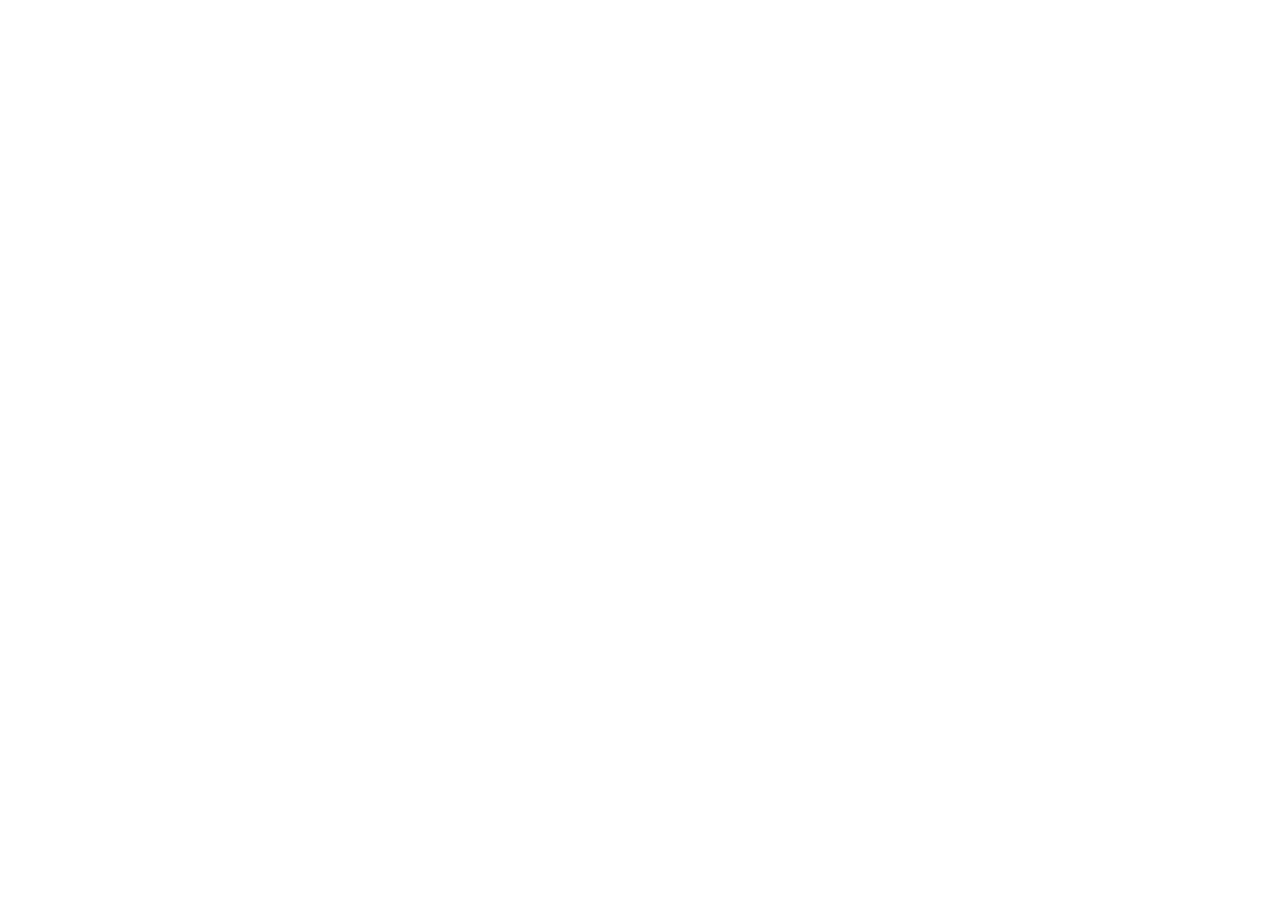
==== index.html @ ad59e228 "Start repository" ====
<!doctype html>
<html lang="en">
  <head>
    <meta charset="UTF-8" />
    <link rel="icon" type="image/svg+xml" href="/vite.svg" />
    <meta name="viewport" content="width=device-width, initial-scale=1.0" />
    <title>Personalized Learning Path Generator UI</title>
  </head>
  <body>
    <div id="root"></div>
    <script type="module" src="/src/main.tsx"></script>
  </body>
</html>
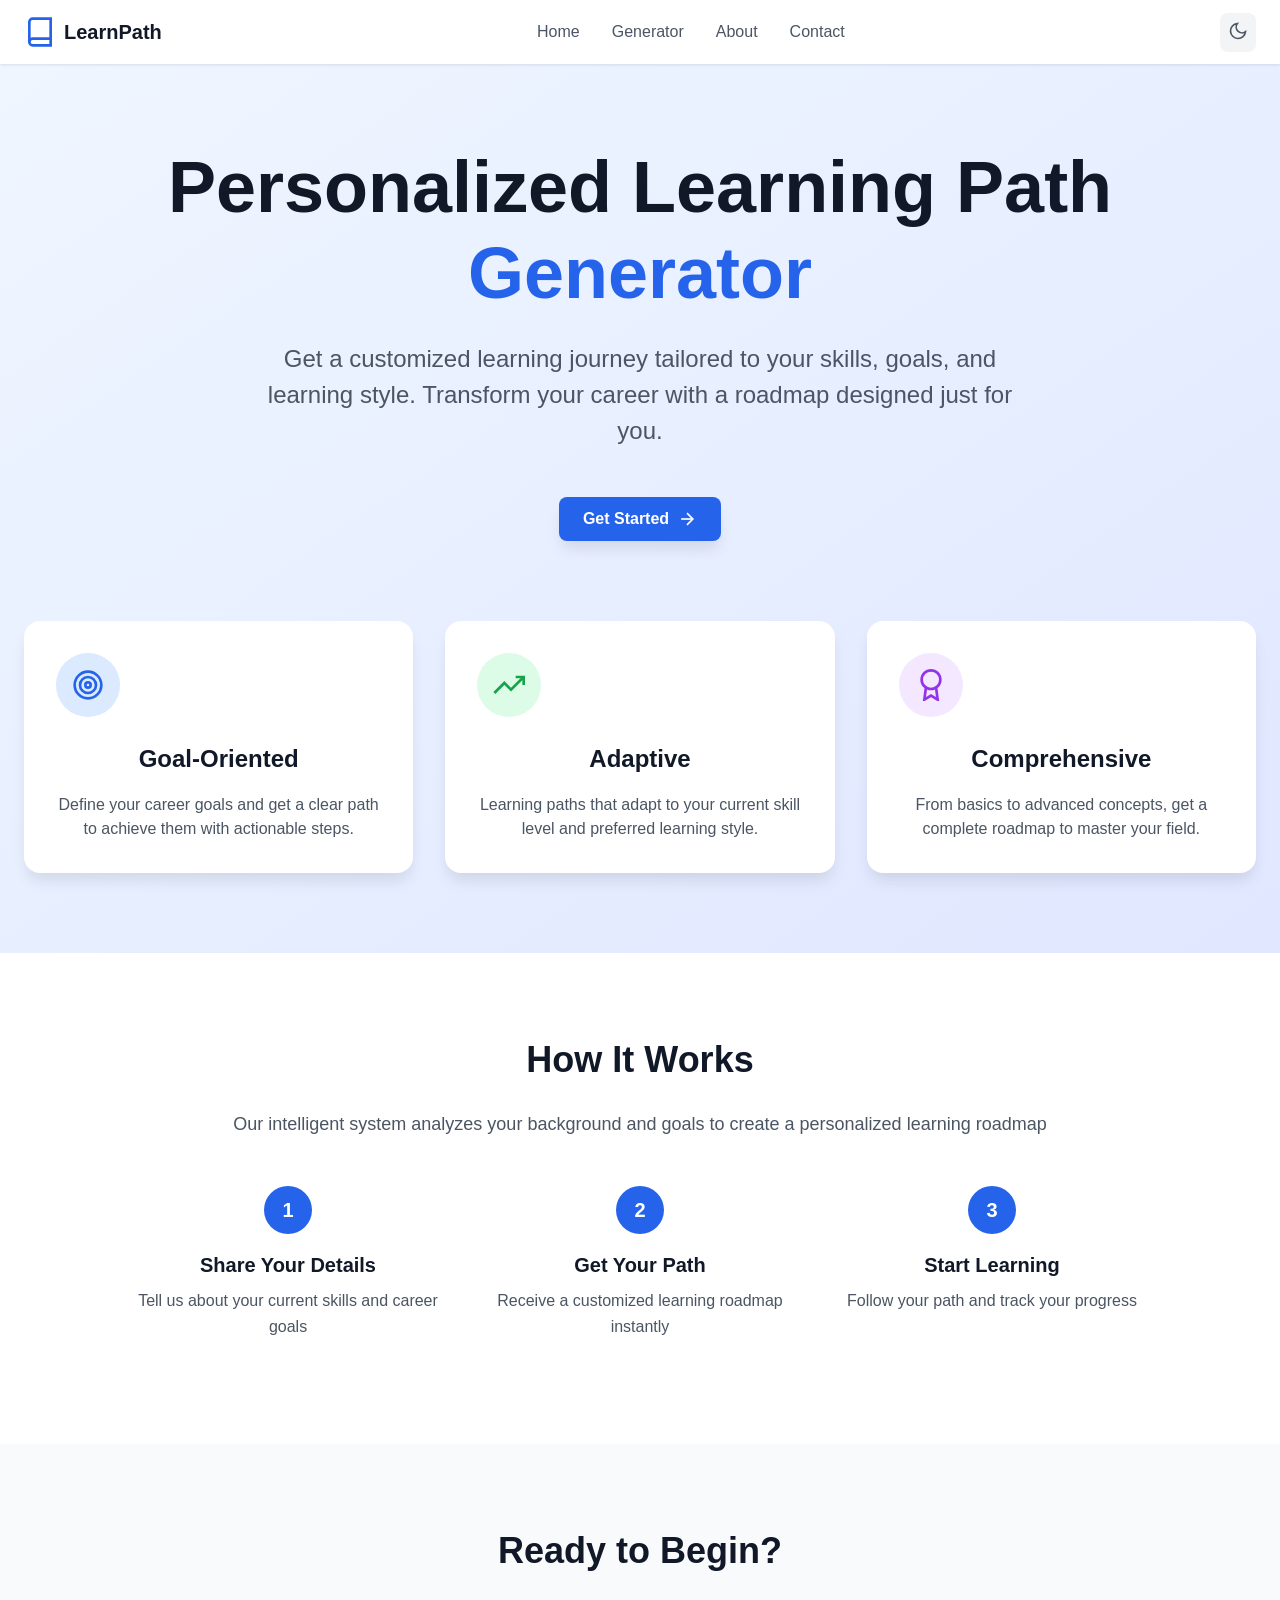
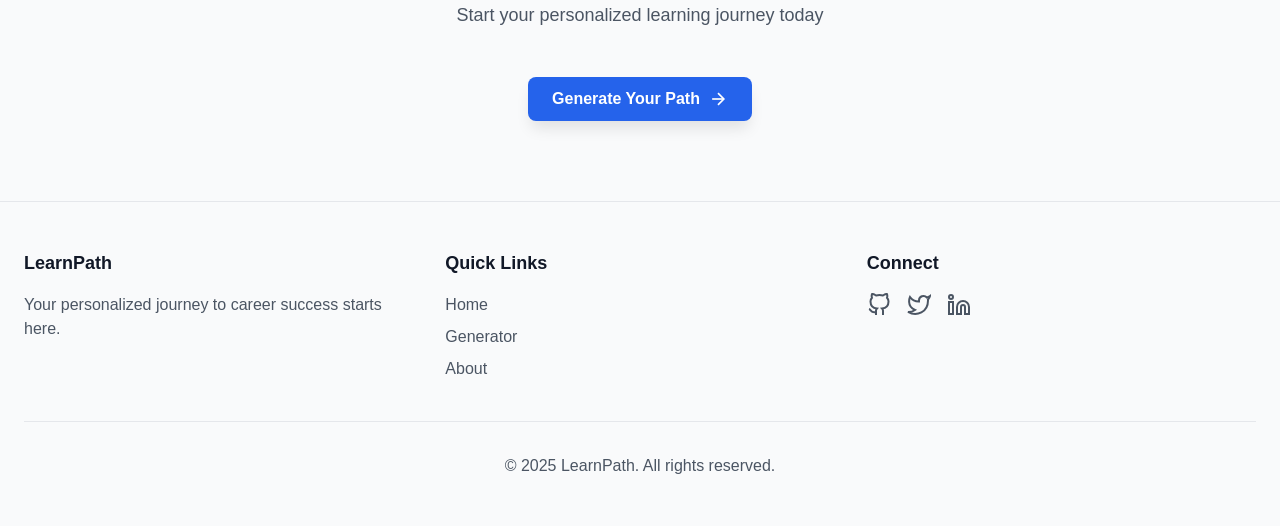
==== commit d61aba59: "Updated index.html" ====
--- a/index.html
+++ b/index.html
@@ -1,13 +1,97 @@
-<!doctype html>
+<!DOCTYPE html>
 <html lang="en">
-  <head>
-    <meta charset="UTF-8" />
-    <link rel="icon" type="image/svg+xml" href="/vite.svg" />
-    <meta name="viewport" content="width=device-width, initial-scale=1.0" />
-    <title>Personalized Learning Path Generator UI</title>
-  </head>
-  <body>
-    <div id="root"></div>
-    <script type="module" src="/src/main.tsx"></script>
-  </body>
+<head>
+    <meta charset="UTF-8">
+    <meta name="viewport" content="width=device-width, initial-scale=1.0">
+    <title>Personalized Learning Path Generator</title>
+    <link rel="stylesheet" href="/public/styles.css">
+</head>
+<body>
+    <nav class="navbar">
+        <div class="nav-container">
+            <div class="nav-brand">
+                <svg class="logo-icon" viewBox="0 0 24 24" fill="none" stroke="currentColor" stroke-width="2">
+                    <path d="M4 19.5A2.5 2.5 0 0 1 6.5 17H20"></path>
+                    <path d="M6.5 2H20v20H6.5A2.5 2.5 0 0 1 4 19.5v-15A2.5 2.5 0 0 1 6.5 2z"></path>
+                </svg>
+                <span class="brand-text">LearnPath</span>
+            </div>
+
+            <div class="nav-links">
+                <a href="#home" class="nav-link">Home</a>
+                <a href="#generator" class="nav-link">Generator</a>
+                <a href="#about" class="nav-link">About</a>
+                <a href="#contact" class="nav-link">Contact</a>
+            </div>
+
+            <button id="darkModeToggle" class="dark-mode-btn" aria-label="Toggle dark mode">
+                <svg class="moon-icon" viewBox="0 0 24 24" fill="none" stroke="currentColor" stroke-width="2">
+                    <path d="M21 12.79A9 9 0 1 1 11.21 3 7 7 0 0 0 21 12.79z"></path>
+                </svg>
+                <svg class="sun-icon hidden" viewBox="0 0 24 24" fill="none" stroke="currentColor" stroke-width="2">
+                    <circle cx="12" cy="12" r="5"></circle>
+                    <line x1="12" y1="1" x2="12" y2="3"></line>
+                    <line x1="12" y1="21" x2="12" y2="23"></line>
+                    <line x1="4.22" y1="4.22" x2="5.64" y2="5.64"></line>
+                    <line x1="18.36" y1="18.36" x2="19.78" y2="19.78"></line>
+                    <line x1="1" y1="12" x2="3" y2="12"></line>
+                    <line x1="21" y1="12" x2="23" y2="12"></line>
+                    <line x1="4.22" y1="19.78" x2="5.64" y2="18.36"></line>
+                    <line x1="18.36" y1="5.64" x2="19.78" y2="4.22"></line>
+                </svg>
+            </button>
+        </div>
+    </nav>
+
+    <main id="mainContent"></main>
+
+    <footer class="footer">
+        <div class="footer-container">
+            <div class="footer-grid">
+                <div class="footer-section">
+                    <h3 class="footer-title">LearnPath</h3>
+                    <p class="footer-text">Your personalized journey to career success starts here.</p>
+                </div>
+
+                <div class="footer-section">
+                    <h3 class="footer-title">Quick Links</h3>
+                    <ul class="footer-links">
+                        <li><a href="#home" class="footer-link">Home</a></li>
+                        <li><a href="#generator" class="footer-link">Generator</a></li>
+                        <li><a href="#about" class="footer-link">About</a></li>
+                    </ul>
+                </div>
+
+                <div class="footer-section">
+                    <h3 class="footer-title">Connect</h3>
+                    <div class="social-links">
+                        <a href="#" class="social-link">
+                            <svg viewBox="0 0 24 24" fill="none" stroke="currentColor" stroke-width="2">
+                                <path d="M9 19c-5 1.5-5-2.5-7-3m14 6v-3.87a3.37 3.37 0 0 0-.94-2.61c3.14-.35 6.44-1.54 6.44-7A5.44 5.44 0 0 0 20 4.77 5.07 5.07 0 0 0 19.91 1S18.73.65 16 2.48a13.38 13.38 0 0 0-7 0C6.27.65 5.09 1 5.09 1A5.07 5.07 0 0 0 5 4.77a5.44 5.44 0 0 0-1.5 3.78c0 5.42 3.3 6.61 6.44 7A3.37 3.37 0 0 0 9 18.13V22"></path>
+                            </svg>
+                        </a>
+                        <a href="#" class="social-link">
+                            <svg viewBox="0 0 24 24" fill="none" stroke="currentColor" stroke-width="2">
+                                <path d="M23 3a10.9 10.9 0 0 1-3.14 1.53 4.48 4.48 0 0 0-7.86 3v1A10.66 10.66 0 0 1 3 4s-4 9 5 13a11.64 11.64 0 0 1-7 2c9 5 20 0 20-11.5a4.5 4.5 0 0 0-.08-.83A7.72 7.72 0 0 0 23 3z"></path>
+                            </svg>
+                        </a>
+                        <a href="#" class="social-link">
+                            <svg viewBox="0 0 24 24" fill="none" stroke="currentColor" stroke-width="2">
+                                <path d="M16 8a6 6 0 0 1 6 6v7h-4v-7a2 2 0 0 0-2-2 2 2 0 0 0-2 2v7h-4v-7a6 6 0 0 1 6-6z"></path>
+                                <rect x="2" y="9" width="4" height="12"></rect>
+                                <circle cx="4" cy="4" r="2"></circle>
+                            </svg>
+                        </a>
+                    </div>
+                </div>
+            </div>
+
+            <div class="footer-bottom">
+                <p>&copy; 2025 LearnPath. All rights reserved.</p>
+            </div>
+        </div>
+    </footer>
+
+    <script src="/public/app.js"></script>
+</body>
 </html>
--- a/public/styles.css
+++ b/public/styles.css
@@ -0,0 +1,997 @@
+* {
+    margin: 0;
+    padding: 0;
+    box-sizing: border-box;
+    transition: background-color 0.3s, color 0.3s, border-color 0.3s;
+}
+
+:root {
+    --bg-primary: #ffffff;
+    --bg-secondary: #f9fafb;
+    --bg-tertiary: #f3f4f6;
+    --text-primary: #111827;
+    --text-secondary: #4b5563;
+    --text-tertiary: #6b7280;
+    --border-color: #e5e7eb;
+    --blue-50: #eff6ff;
+    --blue-100: #dbeafe;
+    --blue-200: #bfdbfe;
+    --blue-600: #2563eb;
+    --blue-700: #1d4ed8;
+    --blue-800: #1e40af;
+    --blue-900: #1e3a8a;
+    --green-50: #f0fdf4;
+    --green-100: #dcfce7;
+    --green-600: #16a34a;
+    --green-700: #15803d;
+    --purple-50: #faf5ff;
+    --purple-100: #f3e8ff;
+    --purple-600: #9333ea;
+    --purple-800: #6b21a8;
+    --purple-900: #581c87;
+    --gray-50: #f9fafb;
+    --gray-100: #f3f4f6;
+    --gray-200: #e5e7eb;
+    --gray-300: #d1d5db;
+    --gray-600: #4b5563;
+    --gray-700: #374151;
+    --gray-800: #1f2937;
+    --gray-900: #111827;
+    --indigo-100: #e0e7ff;
+}
+
+body.dark {
+    --bg-primary: #111827;
+    --bg-secondary: #1f2937;
+    --bg-tertiary: #374151;
+    --text-primary: #ffffff;
+    --text-secondary: #d1d5db;
+    --text-tertiary: #9ca3af;
+    --border-color: #374151;
+    --blue-50: #1e3a8a;
+    --blue-100: #1e40af;
+    --green-50: #166534;
+    --purple-50: #581c87;
+    --gray-50: #1f2937;
+    --gray-100: #374151;
+}
+
+body {
+    font-family: -apple-system, BlinkMacSystemFont, 'Segoe UI', 'Roboto', 'Oxygen', 'Ubuntu', 'Cantarell', sans-serif;
+    -webkit-font-smoothing: antialiased;
+    -moz-osx-font-smoothing: grayscale;
+    background-color: var(--bg-primary);
+    color: var(--text-primary);
+    line-height: 1.5;
+}
+
+html {
+    scroll-behavior: smooth;
+}
+
+.navbar {
+    position: sticky;
+    top: 0;
+    z-index: 50;
+    background-color: var(--bg-primary);
+    box-shadow: 0 1px 3px rgba(0, 0, 0, 0.1);
+}
+
+.nav-container {
+    max-width: 1280px;
+    margin: 0 auto;
+    padding: 0 1.5rem;
+    display: flex;
+    justify-content: space-between;
+    align-items: center;
+    height: 4rem;
+}
+
+.nav-brand {
+    display: flex;
+    align-items: center;
+    gap: 0.5rem;
+}
+
+.logo-icon {
+    width: 2rem;
+    height: 2rem;
+    color: var(--blue-600);
+}
+
+.brand-text {
+    font-size: 1.25rem;
+    font-weight: 700;
+    color: var(--text-primary);
+}
+
+.nav-links {
+    display: none;
+    gap: 2rem;
+}
+
+@media (min-width: 768px) {
+    .nav-links {
+        display: flex;
+    }
+}
+
+.nav-link {
+    color: var(--text-secondary);
+    text-decoration: none;
+    transition: color 0.3s;
+}
+
+.nav-link:hover {
+    color: var(--blue-600);
+}
+
+.dark-mode-btn {
+    padding: 0.5rem;
+    border-radius: 0.5rem;
+    background-color: var(--gray-100);
+    border: none;
+    cursor: pointer;
+    transition: background-color 0.3s;
+}
+
+.dark-mode-btn:hover {
+    background-color: var(--gray-200);
+}
+
+.dark-mode-btn svg {
+    width: 1.25rem;
+    height: 1.25rem;
+}
+
+.moon-icon {
+    color: var(--text-secondary);
+}
+
+.sun-icon {
+    color: #f59e0b;
+}
+
+.hidden {
+    display: none;
+}
+
+.footer {
+    background-color: var(--gray-50);
+    border-top: 1px solid var(--border-color);
+}
+
+.footer-container {
+    max-width: 1280px;
+    margin: 0 auto;
+    padding: 3rem 1.5rem;
+}
+
+.footer-grid {
+    display: grid;
+    grid-template-columns: 1fr;
+    gap: 2rem;
+}
+
+@media (min-width: 768px) {
+    .footer-grid {
+        grid-template-columns: repeat(3, 1fr);
+    }
+}
+
+.footer-title {
+    font-size: 1.125rem;
+    font-weight: 600;
+    color: var(--text-primary);
+    margin-bottom: 1rem;
+}
+
+.footer-text {
+    color: var(--text-secondary);
+}
+
+.footer-links {
+    list-style: none;
+}
+
+.footer-links li {
+    margin-bottom: 0.5rem;
+}
+
+.footer-link {
+    color: var(--text-secondary);
+    text-decoration: none;
+    transition: color 0.3s;
+}
+
+.footer-link:hover {
+    color: var(--blue-600);
+}
+
+.social-links {
+    display: flex;
+    gap: 1rem;
+}
+
+.social-link {
+    color: var(--text-secondary);
+    transition: color 0.3s;
+}
+
+.social-link:hover {
+    color: var(--blue-600);
+}
+
+.social-link svg {
+    width: 1.5rem;
+    height: 1.5rem;
+}
+
+.footer-bottom {
+    margin-top: 2rem;
+    padding-top: 2rem;
+    border-top: 1px solid var(--border-color);
+    text-align: center;
+    color: var(--text-secondary);
+}
+
+.hero-section {
+    background: linear-gradient(to bottom right, var(--blue-50), var(--indigo-100));
+    padding: 5rem 1.5rem;
+    animation: fade-in 0.6s ease-out;
+}
+
+.hero-content {
+    max-width: 1280px;
+    margin: 0 auto;
+    text-align: center;
+}
+
+.hero-title {
+    font-size: 3rem;
+    font-weight: 700;
+    color: var(--text-primary);
+    margin-bottom: 1.5rem;
+    line-height: 1.2;
+}
+
+.hero-title-accent {
+    display: block;
+    color: var(--blue-600);
+}
+
+.hero-subtitle {
+    font-size: 1.25rem;
+    color: var(--text-secondary);
+    margin-bottom: 3rem;
+    max-width: 48rem;
+    margin-left: auto;
+    margin-right: auto;
+}
+
+.btn {
+    display: inline-flex;
+    align-items: center;
+    justify-content: center;
+    padding: 0.75rem 1.5rem;
+    font-size: 1rem;
+    font-weight: 600;
+    border-radius: 0.5rem;
+    border: none;
+    cursor: pointer;
+    transition: all 0.3s;
+    text-decoration: none;
+}
+
+.btn:disabled {
+    opacity: 0.5;
+    cursor: not-allowed;
+    transform: none !important;
+}
+
+.btn:hover:not(:disabled) {
+    transform: scale(1.05);
+}
+
+.btn-primary {
+    background-color: var(--blue-600);
+    color: white;
+    box-shadow: 0 10px 15px -3px rgba(0, 0, 0, 0.1);
+}
+
+.btn-primary:hover:not(:disabled) {
+    background-color: var(--blue-700);
+    box-shadow: 0 20px 25px -5px rgba(0, 0, 0, 0.1);
+}
+
+.btn-secondary {
+    background-color: var(--gray-200);
+    color: var(--text-primary);
+}
+
+.btn-secondary:hover:not(:disabled) {
+    background-color: var(--gray-300);
+}
+
+.btn-green {
+    background-color: var(--green-600);
+    color: white;
+}
+
+.btn-green:hover:not(:disabled) {
+    background-color: var(--green-700);
+}
+
+.btn-white {
+    background-color: white;
+    color: var(--green-600);
+}
+
+.btn-white:hover:not(:disabled) {
+    background-color: var(--gray-100);
+}
+
+.btn svg {
+    width: 1.25rem;
+    height: 1.25rem;
+    margin-left: 0.5rem;
+}
+
+.features-grid {
+    display: grid;
+    grid-template-columns: 1fr;
+    gap: 2rem;
+    margin-top: 5rem;
+}
+
+@media (min-width: 768px) {
+    .features-grid {
+        grid-template-columns: repeat(3, 1fr);
+    }
+}
+
+.feature-card {
+    background-color: var(--bg-primary);
+    padding: 2rem;
+    border-radius: 1rem;
+    box-shadow: 0 10px 15px -3px rgba(0, 0, 0, 0.1);
+    transition: all 0.3s;
+}
+
+.feature-card:hover {
+    box-shadow: 0 20px 25px -5px rgba(0, 0, 0, 0.1);
+    transform: translateY(-0.5rem);
+}
+
+.feature-icon {
+    width: 4rem;
+    height: 4rem;
+    border-radius: 50%;
+    display: flex;
+    align-items: center;
+    justify-content: center;
+    margin-bottom: 1.5rem;
+}
+
+.feature-icon svg {
+    width: 2rem;
+    height: 2rem;
+}
+
+.feature-icon.blue {
+    background-color: var(--blue-100);
+    color: var(--blue-600);
+}
+
+.feature-icon.green {
+    background-color: var(--green-100);
+    color: var(--green-600);
+}
+
+.feature-icon.purple {
+    background-color: var(--purple-100);
+    color: var(--purple-600);
+}
+
+.feature-title {
+    font-size: 1.5rem;
+    font-weight: 700;
+    color: var(--text-primary);
+    margin-bottom: 1rem;
+}
+
+.feature-description {
+    color: var(--text-secondary);
+}
+
+.section {
+    padding: 5rem 1.5rem;
+}
+
+.section-white {
+    background-color: var(--bg-primary);
+}
+
+.section-gray {
+    background-color: var(--gray-50);
+}
+
+.section-gradient {
+    background: linear-gradient(to right, var(--blue-600), var(--purple-600));
+}
+
+.section-content {
+    max-width: 64rem;
+    margin: 0 auto;
+    text-align: center;
+}
+
+.section-title {
+    font-size: 2.25rem;
+    font-weight: 700;
+    color: var(--text-primary);
+    margin-bottom: 1.5rem;
+}
+
+.section-subtitle {
+    font-size: 1.125rem;
+    color: var(--text-secondary);
+    margin-bottom: 3rem;
+}
+
+.steps-grid {
+    display: grid;
+    grid-template-columns: 1fr;
+    gap: 2rem;
+    margin-top: 3rem;
+}
+
+@media (min-width: 768px) {
+    .steps-grid {
+        grid-template-columns: repeat(3, 1fr);
+    }
+}
+
+.step-number {
+    width: 3rem;
+    height: 3rem;
+    border-radius: 50%;
+    background-color: var(--blue-600);
+    color: white;
+    display: flex;
+    align-items: center;
+    justify-content: center;
+    font-size: 1.25rem;
+    font-weight: 700;
+    margin: 0 auto 1rem;
+}
+
+.step-title {
+    font-size: 1.25rem;
+    font-weight: 600;
+    color: var(--text-primary);
+    margin-bottom: 0.5rem;
+}
+
+.step-description {
+    color: var(--text-secondary);
+}
+
+.form-container {
+    min-height: 100vh;
+    background: linear-gradient(to bottom right, var(--blue-50), var(--indigo-100));
+    padding: 3rem 1.5rem;
+}
+
+.form-wrapper {
+    max-width: 48rem;
+    margin: 0 auto;
+    background-color: var(--bg-primary);
+    border-radius: 1rem;
+    box-shadow: 0 25px 50px -12px rgba(0, 0, 0, 0.25);
+    padding: 3rem;
+}
+
+.form-header {
+    text-align: center;
+    margin-bottom: 2rem;
+}
+
+.form-title {
+    font-size: 2.25rem;
+    font-weight: 700;
+    color: var(--text-primary);
+    margin-bottom: 0.5rem;
+}
+
+.form-description {
+    color: var(--text-secondary);
+}
+
+.form-group {
+    margin-bottom: 1.5rem;
+}
+
+.form-label {
+    display: flex;
+    align-items: center;
+    font-size: 0.875rem;
+    font-weight: 600;
+    color: var(--text-secondary);
+    margin-bottom: 0.5rem;
+}
+
+.form-label svg {
+    width: 1.25rem;
+    height: 1.25rem;
+    margin-right: 0.5rem;
+    color: var(--blue-600);
+}
+
+.form-input,
+.form-select {
+    width: 100%;
+    padding: 0.75rem 1rem;
+    border-radius: 0.5rem;
+    border: 1px solid var(--border-color);
+    background-color: var(--bg-primary);
+    color: var(--text-primary);
+    font-size: 1rem;
+    transition: all 0.3s;
+}
+
+.form-input:focus,
+.form-select:focus {
+    outline: none;
+    border-color: transparent;
+    box-shadow: 0 0 0 2px var(--blue-600);
+}
+
+.form-error {
+    margin-top: 0.25rem;
+    font-size: 0.875rem;
+    color: #dc2626;
+}
+
+.skills-container {
+    display: grid;
+    grid-template-columns: repeat(2, 1fr);
+    gap: 0.5rem;
+    padding: 1rem;
+    background-color: var(--gray-50);
+    border-radius: 0.5rem;
+    border: 1px solid var(--border-color);
+}
+
+@media (min-width: 640px) {
+    .skills-container {
+        grid-template-columns: repeat(3, 1fr);
+    }
+}
+
+.skill-btn {
+    padding: 0.5rem 0.75rem;
+    border-radius: 0.5rem;
+    font-size: 0.875rem;
+    font-weight: 500;
+    border: none;
+    cursor: pointer;
+    transition: all 0.3s;
+    background-color: var(--bg-primary);
+    color: var(--text-secondary);
+}
+
+.skill-btn:hover {
+    transform: scale(1.05);
+    background-color: var(--gray-100);
+}
+
+.skill-btn.selected {
+    background-color: var(--blue-600);
+    color: white;
+    box-shadow: 0 4px 6px -1px rgba(0, 0, 0, 0.1);
+}
+
+.skills-count {
+    margin-top: 0.5rem;
+    font-size: 0.875rem;
+    color: var(--text-tertiary);
+}
+
+.form-actions {
+    display: flex;
+    flex-direction: column;
+    gap: 1rem;
+    padding-top: 1rem;
+}
+
+@media (min-width: 640px) {
+    .form-actions {
+        flex-direction: row;
+    }
+}
+
+.form-actions .btn {
+    flex: 1;
+}
+
+.results-container {
+    min-height: 100vh;
+    background: linear-gradient(to bottom right, var(--blue-50), var(--indigo-100));
+    padding: 3rem 1.5rem;
+}
+
+.results-wrapper {
+    max-width: 80rem;
+    margin: 0 auto;
+}
+
+.results-header {
+    background-color: var(--bg-primary);
+    border-radius: 1rem;
+    box-shadow: 0 25px 50px -12px rgba(0, 0, 0, 0.25);
+    padding: 3rem;
+    margin-bottom: 2rem;
+}
+
+.results-title {
+    text-align: center;
+    font-size: 2.25rem;
+    font-weight: 700;
+    color: var(--text-primary);
+    margin-bottom: 0.5rem;
+}
+
+.results-subtitle {
+    text-align: center;
+    font-size: 1.25rem;
+    color: var(--text-secondary);
+    margin-bottom: 2rem;
+}
+
+.info-cards {
+    display: grid;
+    grid-template-columns: 1fr;
+    gap: 1.5rem;
+    margin-bottom: 2rem;
+}
+
+@media (min-width: 640px) {
+    .info-cards {
+        grid-template-columns: repeat(3, 1fr);
+    }
+}
+
+.info-card {
+    padding: 1.5rem;
+    border-radius: 0.75rem;
+    border: 2px solid;
+}
+
+.info-card.blue {
+    background-color: var(--blue-50);
+    border-color: var(--blue-200);
+}
+
+.info-card.green {
+    background-color: var(--green-50);
+    border-color: var(--green-100);
+}
+
+.info-card.purple {
+    background-color: var(--purple-50);
+    border-color: var(--purple-100);
+}
+
+.info-card-label {
+    font-size: 0.875rem;
+    font-weight: 600;
+    margin-bottom: 0.5rem;
+}
+
+.info-card.blue .info-card-label {
+    color: var(--blue-900);
+}
+
+.info-card.green .info-card-label {
+    color: #166534;
+}
+
+.info-card.purple .info-card-label {
+    color: var(--purple-900);
+}
+
+.info-card-value {
+    font-size: 1.125rem;
+    font-weight: 700;
+}
+
+.info-card.blue .info-card-value {
+    color: var(--blue-600);
+}
+
+.info-card.green .info-card-value {
+    color: var(--green-600);
+}
+
+.info-card.purple .info-card-value {
+    color: var(--purple-600);
+}
+
+.progress-section {
+    margin-bottom: 2rem;
+}
+
+.progress-header {
+    display: flex;
+    justify-content: space-between;
+    align-items: center;
+    margin-bottom: 0.5rem;
+}
+
+.progress-title {
+    font-size: 1.125rem;
+    font-weight: 600;
+    color: var(--text-primary);
+}
+
+.progress-text {
+    font-size: 0.875rem;
+    font-weight: 500;
+    color: var(--text-secondary);
+}
+
+.progress-bar {
+    width: 100%;
+    height: 1rem;
+    background-color: var(--gray-200);
+    border-radius: 9999px;
+    overflow: hidden;
+}
+
+.progress-fill {
+    height: 100%;
+    background: linear-gradient(to right, var(--blue-600), var(--green-600));
+    transition: width 0.5s ease-out;
+}
+
+.results-actions {
+    display: flex;
+    flex-direction: column;
+    gap: 1rem;
+    margin-bottom: 2rem;
+}
+
+@media (min-width: 640px) {
+    .results-actions {
+        flex-direction: row;
+    }
+}
+
+.results-actions .btn {
+    flex: 1;
+}
+
+.roadmap {
+    display: flex;
+    flex-direction: column;
+    gap: 1.5rem;
+}
+
+.step-card {
+    position: relative;
+    background-color: var(--bg-primary);
+    border-radius: 1rem;
+    box-shadow: 0 10px 15px -3px rgba(0, 0, 0, 0.1);
+    transition: all 0.3s;
+    animation: fade-in 0.6s ease-out forwards;
+}
+
+.step-card:hover {
+    box-shadow: 0 20px 25px -5px rgba(0, 0, 0, 0.1);
+    transform: translateY(-0.25rem);
+}
+
+.step-card.completed {
+    box-shadow: 0 0 0 2px var(--green-600);
+}
+
+.step-card-content {
+    padding: 2rem;
+    display: flex;
+    gap: 1.5rem;
+}
+
+.step-checkbox {
+    flex-shrink: 0;
+    position: relative;
+    z-index: 10;
+    cursor: pointer;
+}
+
+.step-checkbox svg {
+    width: 4rem;
+    height: 4rem;
+    transition: color 0.3s;
+}
+
+.step-checkbox.completed svg {
+    color: var(--green-600);
+}
+
+.step-checkbox:not(.completed) svg {
+    color: var(--gray-300);
+}
+
+.step-checkbox:not(.completed):hover svg {
+    color: var(--blue-600);
+}
+
+.step-details {
+    flex: 1;
+}
+
+.step-header {
+    display: flex;
+    align-items: start;
+    gap: 0.75rem;
+    margin-bottom: 1rem;
+}
+
+.step-badge {
+    width: 2rem;
+    height: 2rem;
+    border-radius: 50%;
+    background-color: var(--blue-600);
+    color: white;
+    display: flex;
+    align-items: center;
+    justify-content: center;
+    font-size: 0.875rem;
+    font-weight: 700;
+    flex-shrink: 0;
+}
+
+.step-title-text {
+    font-size: 1.5rem;
+    font-weight: 700;
+    color: var(--text-primary);
+}
+
+.step-duration {
+    display: flex;
+    align-items: center;
+    gap: 0.5rem;
+    font-size: 0.875rem;
+    color: var(--text-secondary);
+    margin-top: 0.5rem;
+}
+
+.step-duration svg {
+    width: 1rem;
+    height: 1rem;
+}
+
+.step-description {
+    color: var(--text-secondary);
+    line-height: 1.625;
+    margin-bottom: 1.5rem;
+}
+
+.step-resources-header {
+    display: flex;
+    align-items: center;
+    gap: 0.5rem;
+    margin-bottom: 0.75rem;
+}
+
+.step-resources-header svg {
+    width: 1.25rem;
+    height: 1.25rem;
+    color: var(--blue-600);
+}
+
+.step-resources-title {
+    font-weight: 600;
+    color: var(--text-primary);
+}
+
+.step-resources {
+    display: flex;
+    flex-wrap: wrap;
+    gap: 0.5rem;
+}
+
+.resource-tag {
+    display: inline-flex;
+    align-items: center;
+    gap: 0.25rem;
+    padding: 0.25rem 0.75rem;
+    background-color: var(--blue-50);
+    color: var(--blue-700);
+    border-radius: 9999px;
+    font-size: 0.875rem;
+    font-weight: 500;
+    cursor: pointer;
+    transition: background-color 0.3s;
+}
+
+.resource-tag:hover {
+    background-color: var(--blue-100);
+}
+
+.resource-tag svg {
+    width: 0.75rem;
+    height: 0.75rem;
+}
+
+.cta-section {
+    margin-top: 3rem;
+    background: linear-gradient(to right, var(--blue-600), var(--purple-600));
+    border-radius: 1rem;
+    box-shadow: 0 25px 50px -12px rgba(0, 0, 0, 0.25);
+    padding: 2rem;
+    text-align: center;
+    color: white;
+}
+
+.cta-title {
+    font-size: 1.875rem;
+    font-weight: 700;
+    margin-bottom: 1rem;
+}
+
+.cta-description {
+    font-size: 1.125rem;
+    margin-bottom: 1.5rem;
+    opacity: 0.9;
+}
+
+.cta-actions {
+    display: flex;
+    flex-direction: column;
+    gap: 1rem;
+    justify-content: center;
+}
+
+@media (min-width: 640px) {
+    .cta-actions {
+        flex-direction: row;
+    }
+}
+
+.btn-blue-dark {
+    background-color: var(--blue-700);
+    color: white;
+}
+
+.btn-blue-dark:hover:not(:disabled) {
+    background-color: var(--blue-800);
+}
+
+@keyframes fade-in {
+    from {
+        opacity: 0;
+        transform: translateY(20px);
+    }
+    to {
+        opacity: 1;
+        transform: translateY(0);
+    }
+}
+
+@media (min-width: 640px) {
+    .hero-title {
+        font-size: 4rem;
+    }
+
+    .hero-subtitle {
+        font-size: 1.5rem;
+    }
+}
+
+@media (min-width: 1024px) {
+    .hero-title {
+        font-size: 4.5rem;
+    }
+}
